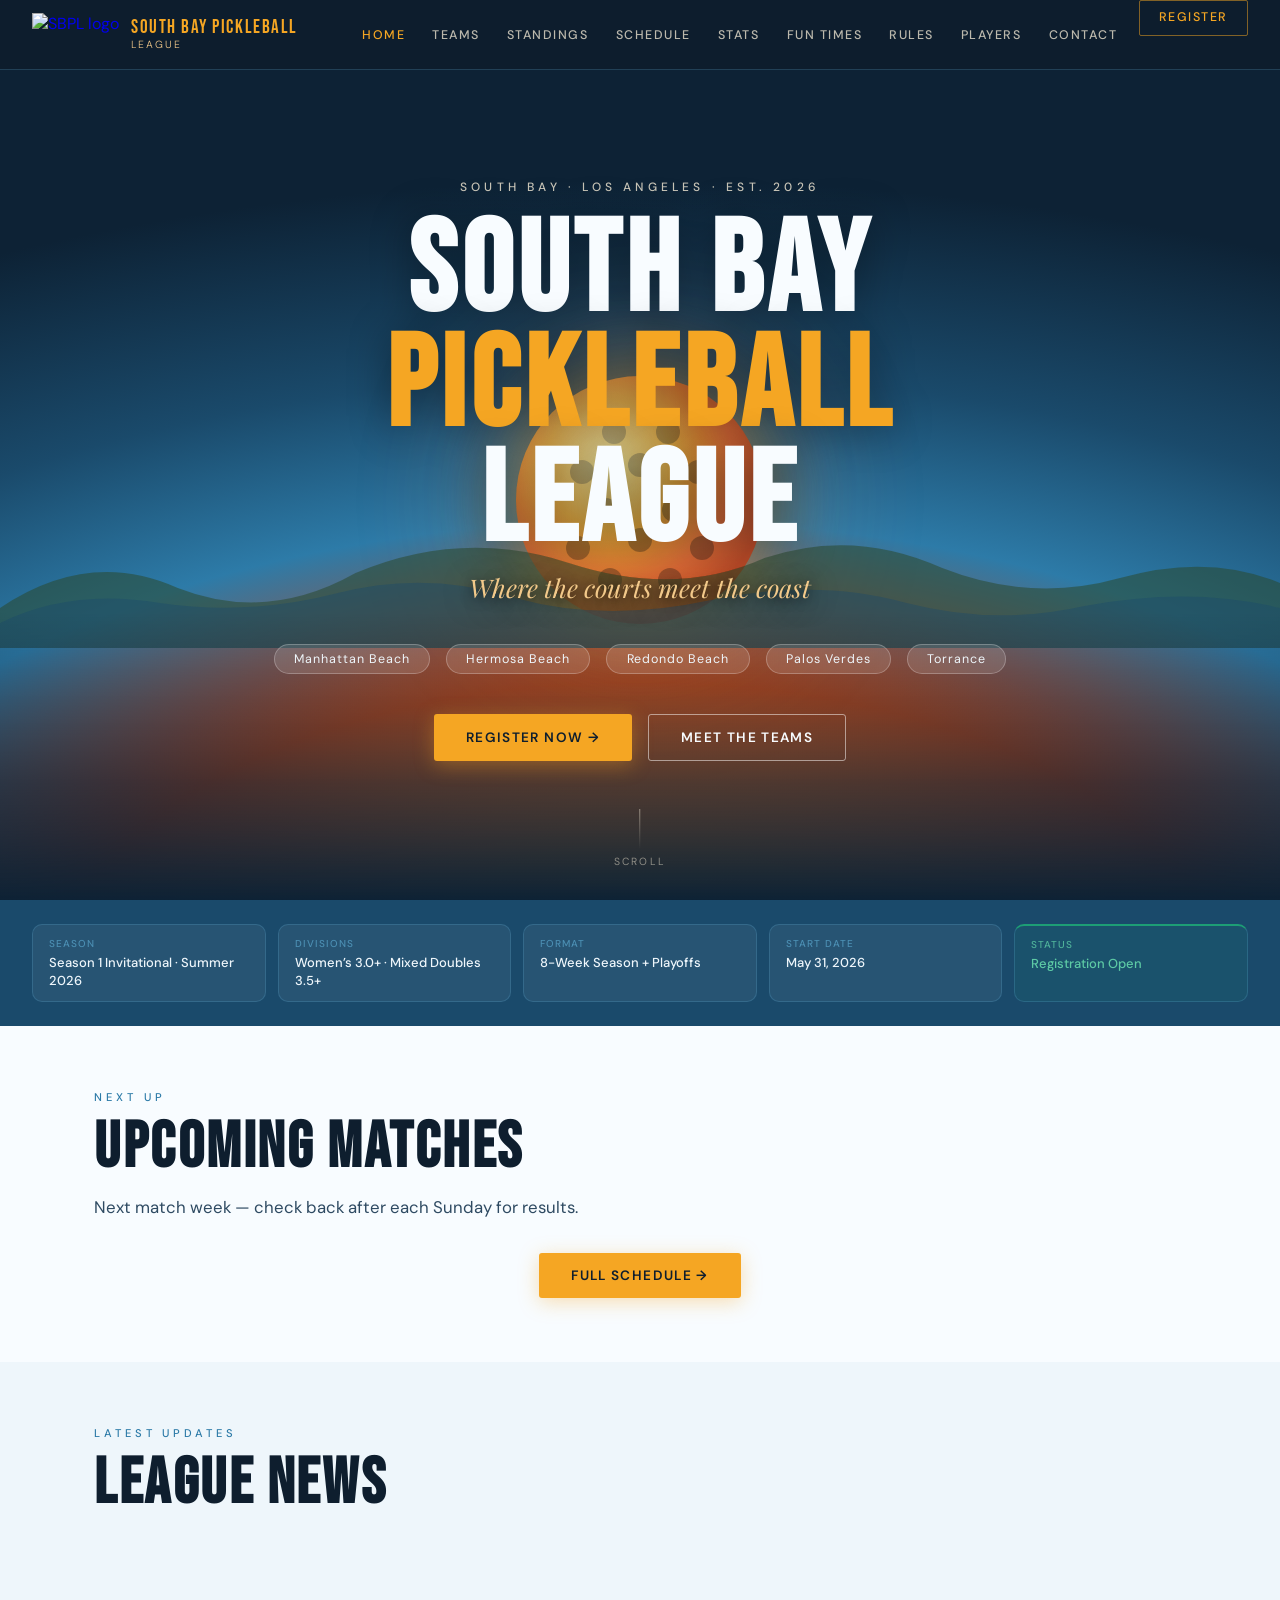
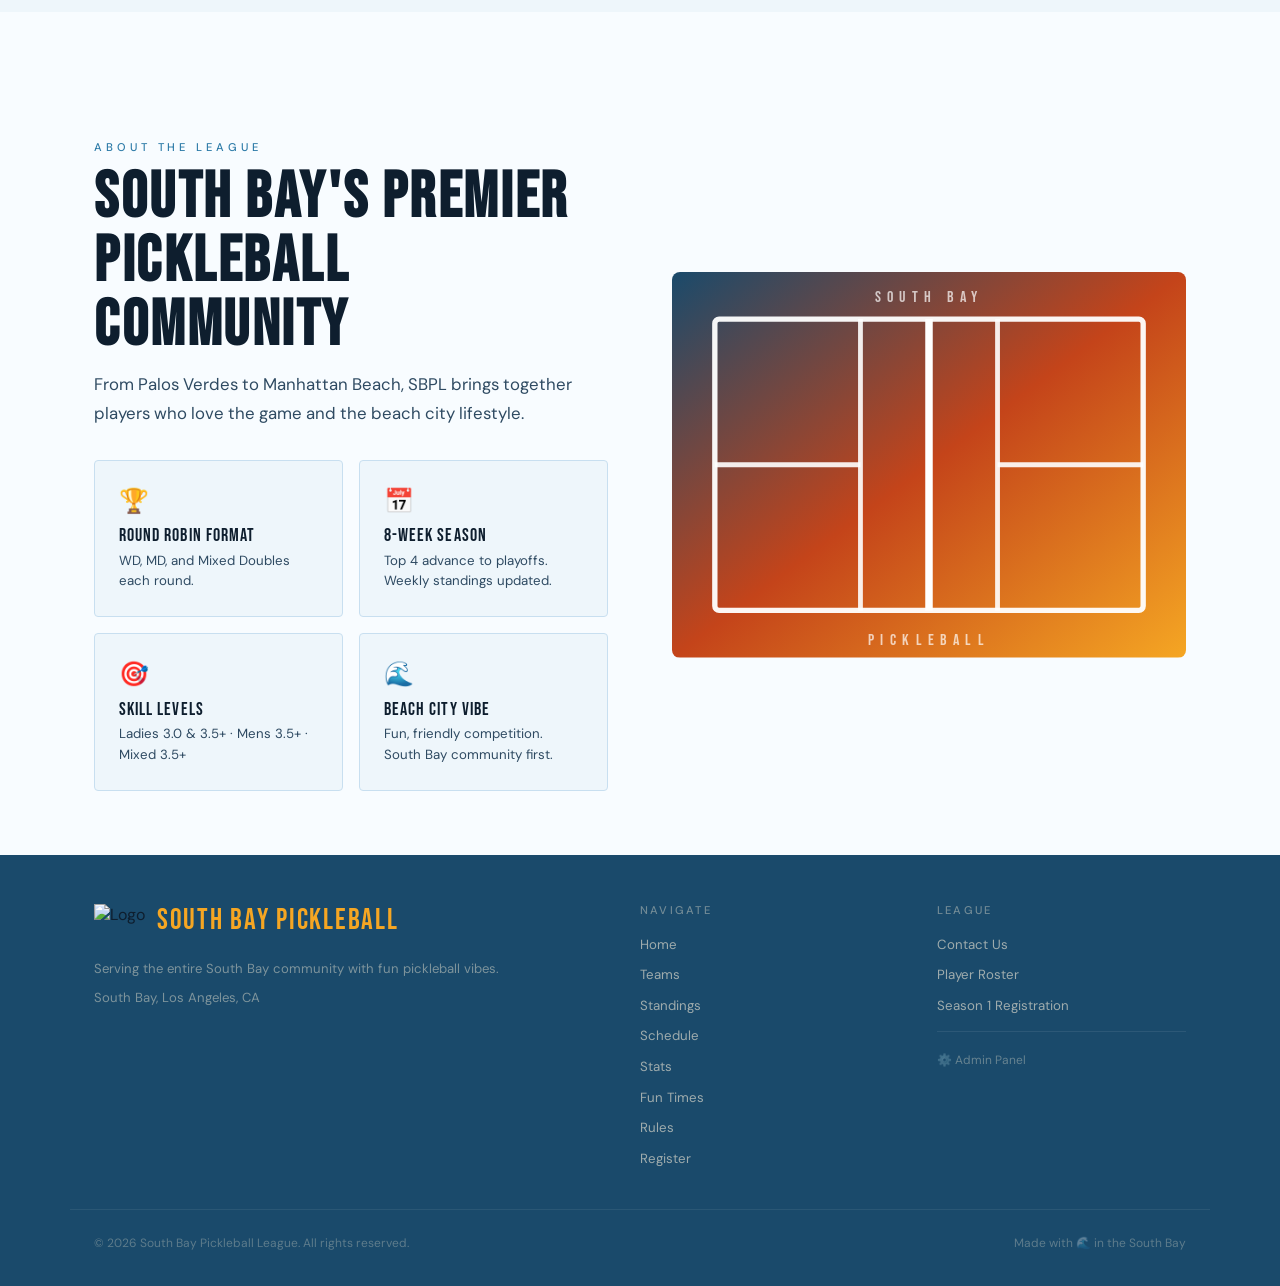
==== index.html @ 2236dc68 "Add files via upload" ====
<!DOCTYPE html>
<html lang="en">
<head>
<meta charset="UTF-8">
<meta name="viewport" content="width=device-width, initial-scale=1.0">
<title>Home — South Bay Pickleball League</title>
<link rel="preconnect" href="https://fonts.googleapis.com">
<link href="https://fonts.googleapis.com/css2?family=Bebas+Neue&family=DM+Sans:ital,opsz,wght@0,9..40,300;0,9..40,400;0,9..40,500;0,9..40,600;1,9..40,300&family=Playfair+Display:ital@1&display=swap" rel="stylesheet">
<style>
:root {
  --sunset-deep:#C4441A; --sunset-orange:#E8672A; --sunset-gold:#F5A623;
  --sunset-peach:#F2C98A; --ocean-deep:#1A4A6B; --ocean-mid:#2D7BA8;
  --ocean-light:#5BA8CE; --ocean-foam:#A8D8EF; --sand:#EEF6FB;
  --sand-dark:#C8DFF0; --kelp:#1A4A3A; --white:#F8FCFF;
  --text-dark:#0E1E2E; --text-mid:#2E4A62; --text-light:#5A7A96;
  --nav-h:70px;
}
*{margin:0;padding:0;box-sizing:border-box}
html{scroll-behavior:smooth}
body{font-family:'DM Sans',sans-serif;background:var(--white);color:var(--text-dark);overflow-x:hidden}

/* ── NAV ── */
nav{position:fixed;top:0;left:0;right:0;z-index:100;height:var(--nav-h);background:rgba(14,30,46,0.95);backdrop-filter:blur(12px);display:flex;align-items:center;justify-content:space-between;padding:0 2rem;border-bottom:1px solid rgba(91,168,206,0.25)}
.nav-logo{display:flex;align-items:center;gap:12px;text-decoration:none;cursor:pointer}
.nav-logo img{height:44px;width:auto}
.nav-logo-text{font-family:'Bebas Neue',sans-serif;font-size:1.2rem;letter-spacing:.08em;color:var(--sunset-gold);line-height:1}
.nav-logo-sub{font-size:.65rem;color:var(--sunset-peach);letter-spacing:.2em;text-transform:uppercase;font-weight:300}
.nav-links{display:flex;gap:0;list-style:none}
.nav-links a{display:block;padding:0 .85rem;font-size:.78rem;letter-spacing:.12em;text-transform:uppercase;font-weight:500;color:rgba(247,237,216,.75);text-decoration:none;transition:color .2s;line-height:var(--nav-h);cursor:pointer}
.nav-links a:hover,.nav-links a.active{color:var(--sunset-gold)}
.nav-links .nav-cta a{color:var(--sunset-gold);border:1px solid rgba(245,166,35,.5);border-radius:2px;margin-left:.5rem;padding:0 1.2rem;height:36px;display:flex;align-items:center;line-height:1;margin-top:auto;margin-bottom:auto}
.nav-links .nav-cta a:hover{background:var(--sunset-gold);color:var(--text-dark)}
.nav-mobile-btn{display:none;background:none;border:none;color:var(--sunset-gold);font-size:1.5rem;cursor:pointer;padding:.5rem}

/* ── PAGES ── */
body{padding-top:var(--nav-h)}

/* ── HERO ── */
.hero{min-height:100vh;position:relative;display:flex;align-items:center;justify-content:center;overflow:hidden;padding-top:var(--nav-h)}
.hero-bg{position:absolute;inset:0;background:#0d2235}
.hero-bg::before{content:'';position:absolute;inset:0;background:radial-gradient(ellipse 120% 90% at 50% 110%,#F5A623 0%,#E8672A 22%,#C4441A 38%,#2D7BA8 58%,#1A4A6B 76%,#0d2235 100%)}
.hero-bg::after{content:'';position:absolute;inset:0;background:radial-gradient(ellipse 80% 60% at 50% 100%,rgba(245,166,35,.35) 0%,transparent 55%),radial-gradient(ellipse 100% 40% at 50% 0%,rgba(13,34,53,.8) 0%,transparent 60%)}
.hero-sun{position:absolute;width:260px;height:260px;bottom:30%;left:50%;transform:translateX(-50%);opacity:.88;animation:sunrise 2.5s ease-out forwards;filter:drop-shadow(0 0 40px rgba(245,166,35,.6)) drop-shadow(0 0 80px rgba(232,103,42,.4))}
@keyframes sunrise{from{transform:translateX(-50%) translateY(60px);opacity:0}to{transform:translateX(-50%) translateY(0);opacity:.88}}
.hero-hills{position:absolute;bottom:28%;left:0;right:0;height:120px}
.hero-hills svg{width:100%;height:100%}
.hero-ocean{position:absolute;bottom:0;left:0;right:0;height:32%;background:linear-gradient(180deg,transparent 0%,rgba(13,34,53,.7) 60%,#0d2235 100%)}
.hero-content{position:relative;z-index:2;text-align:center;padding:0 1.5rem;padding-top:40px}
.hero-eyebrow{font-size:.75rem;letter-spacing:.35em;text-transform:uppercase;font-weight:500;color:rgba(247,237,216,.8);margin-bottom:1.2rem}
.hero-title{font-family:'Bebas Neue',sans-serif;font-size:clamp(4rem,10vw,9rem);letter-spacing:.04em;line-height:.9;color:var(--white);text-shadow:0 4px 40px rgba(0,0,0,.4);margin-bottom:.6rem}
.hero-title span{color:var(--sunset-gold)}
.hero-subtitle{font-family:'Playfair Display',serif;font-style:italic;font-size:clamp(1.1rem,2.5vw,1.6rem);color:var(--sunset-peach);margin-bottom:2.5rem;text-shadow:0 2px 12px rgba(0,0,0,.7),0 4px 28px rgba(0,0,0,.5)}
.hero-badges{display:flex;gap:1rem;justify-content:center;flex-wrap:wrap;margin-bottom:2.5rem}
.hero-badge{background:rgba(255,255,255,.12);border:1px solid rgba(255,255,255,.25);border-radius:100px;padding:.4rem 1.2rem;font-size:.78rem;letter-spacing:.08em;color:var(--sand)}
.hero-btns{display:flex;gap:1rem;justify-content:center;flex-wrap:wrap}
.hero-scroll{position:absolute;bottom:2rem;left:50%;transform:translateX(-50%);z-index:2;display:flex;flex-direction:column;align-items:center;gap:.4rem;color:rgba(247,237,216,.5);font-size:.65rem;letter-spacing:.2em;text-transform:uppercase;animation:bob 2s infinite}
@keyframes bob{0%,100%{transform:translateX(-50%) translateY(0)}50%{transform:translateX(-50%) translateY(6px)}}
.scroll-line{width:1px;height:40px;background:linear-gradient(180deg,rgba(247,237,216,.5),transparent)}

/* ── SHARED ── */
section{padding:5rem 0}
.container{max-width:1140px;margin:0 auto;padding:0 1.5rem}
.section-label{font-size:.7rem;letter-spacing:.35em;text-transform:uppercase;font-weight:500;color:var(--ocean-mid);margin-bottom:.75rem}
.section-title{font-family:'Bebas Neue',sans-serif;font-size:clamp(2.5rem,5vw,4.5rem);letter-spacing:.04em;line-height:1;color:var(--text-dark)}
.section-title.light{color:var(--white)}
.section-intro{font-size:1.05rem;line-height:1.7;color:var(--text-mid);max-width:540px;margin-top:.8rem}
.section-intro.light{color:var(--ocean-foam)}

.btn{display:inline-flex;align-items:center;gap:.5rem;padding:.85rem 2rem;border-radius:3px;font-family:'DM Sans',sans-serif;font-size:.85rem;letter-spacing:.1em;text-transform:uppercase;font-weight:600;text-decoration:none;transition:all .2s;cursor:pointer;border:none}
.btn-primary{background:var(--sunset-gold);color:var(--text-dark);box-shadow:0 4px 20px rgba(245,166,35,.35)}
.btn-primary:hover{background:var(--sunset-orange);box-shadow:0 6px 30px rgba(232,103,42,.45);transform:translateY(-1px)}
.btn-outline{background:transparent;color:var(--white);border:1px solid rgba(255,255,255,.5)}
.btn-outline:hover{background:rgba(255,255,255,.1);border-color:white}
.btn-orange{background:var(--sunset-orange);color:white}
.btn-orange:hover{background:var(--sunset-deep)}
.btn-danger{background:#b91c1c;color:white;font-size:.78rem;padding:.5rem 1rem}
.btn-danger:hover{background:#991b1b}
.btn-sm{padding:.5rem 1rem;font-size:.75rem}
.btn-ghost{background:transparent;border:1px solid var(--sand-dark);color:var(--text-mid)}
.btn-ghost:hover{border-color:var(--sunset-orange);color:var(--sunset-orange)}

/* ── INFO STRIP ── */
.info-strip{background:var(--ocean-deep);padding:1.2rem 0}
.info-strip-inner{display:flex;gap:3rem;justify-content:center;flex-wrap:wrap;padding:0 1.5rem}
.info-item{display:flex;align-items:center;gap:.6rem;font-size:.82rem;letter-spacing:.06em;color:var(--ocean-foam)}
.info-dot{width:6px;height:6px;border-radius:50%;background:var(--sunset-gold);flex-shrink:0}

/* ── NEWS ── */
.news-grid{display:grid;grid-template-columns:repeat(auto-fill,minmax(300px,1fr));gap:1.5rem;margin-top:2.5rem}
.news-card{border:1px solid var(--sand-dark);border-radius:6px;overflow:hidden;background:var(--white);transition:all .2s}
.news-card:hover{box-shadow:0 6px 24px rgba(0,0,0,.08);transform:translateY(-2px)}
.news-card-img{height:160px;background:linear-gradient(135deg,var(--ocean-deep),var(--sunset-orange));display:flex;align-items:center;justify-content:center;font-size:3rem}
.news-card-body{padding:1.25rem}
.news-card-tag{font-size:.65rem;letter-spacing:.2em;text-transform:uppercase;font-weight:600;color:var(--ocean-mid);margin-bottom:.4rem}
.news-card h3{font-family:'Bebas Neue',sans-serif;font-size:1.3rem;letter-spacing:.04em;color:var(--text-dark);margin-bottom:.5rem;line-height:1.1}
.news-card p{font-size:.83rem;line-height:1.6;color:var(--text-mid)}
.news-card-date{font-size:.72rem;color:var(--text-light);margin-top:.8rem}

/* ── ABOUT ── */
.about-section{background:var(--white)}
.format-cards{display:grid;grid-template-columns:1fr 1fr;gap:1rem;margin-top:1.5rem}
.format-card{padding:1.5rem;border:1px solid var(--sand-dark);border-radius:4px;background:var(--sand);transition:all .2s}
.format-card:hover{border-color:var(--ocean-mid);transform:translateY(-2px)}
.format-card-icon{font-size:1.5rem;margin-bottom:.6rem}
.format-card-title{font-family:'Bebas Neue',sans-serif;font-size:1.1rem;letter-spacing:.06em;color:var(--text-dark);margin-bottom:.3rem}
.format-card p{font-size:.83rem;line-height:1.55;color:var(--text-mid)}
.about-grid{display:grid;grid-template-columns:1fr 1fr;gap:4rem;align-items:center;margin-top:4rem}
.about-visual-inner{aspect-ratio:4/3;background:linear-gradient(135deg,var(--ocean-deep),var(--sunset-orange) 60%,var(--sunset-gold));border-radius:4px;display:flex;align-items:center;justify-content:center;position:relative;overflow:hidden}
.about-visual-inner::before{content:'';position:absolute;inset:0;background:url("data:image/svg+xml,%3Csvg width='60' height='60' viewBox='0 0 60 60' xmlns='http://www.w3.org/2000/svg'%3E%3Cg fill='%23ffffff' fill-opacity='0.04'%3E%3Cpath d='M36 34v-4h-2v4h-4v2h4v4h2v-4h4v-2h-4zm0-30V0h-2v4h-4v2h4v4h2V6h4V4h-4zM6 34v-4H4v4H0v2h4v4h2v-4h4v-2H6zM6 4V0H4v4H0v2h4v4h2V6h4V4H6z'/%3E%3C/g%3E%3C/svg%3E")}
.court-art{position:absolute;inset:20px;border:2px solid rgba(255,255,255,.3)}
.court-art::before{content:'';position:absolute;top:50%;left:0;right:0;height:2px;background:rgba(255,255,255,.3);transform:translateY(-50%)}
.court-net{position:absolute;top:50%;left:0;right:0;height:3px;background:rgba(255,255,255,.6);transform:translateY(-50%)}
.court-label{position:absolute;bottom:1.5rem;left:50%;transform:translateX(-50%);font-family:'Bebas Neue',sans-serif;font-size:1.1rem;letter-spacing:.2em;color:rgba(255,255,255,.7);white-space:nowrap}

/* ── STANDINGS ── */
.standings-section{background:var(--sand)}
.standings-tabs{display:flex;gap:.5rem;flex-wrap:wrap;margin:2rem 0 1.5rem}
.tab-btn{padding:.45rem 1.1rem;border:1px solid var(--sand-dark);background:transparent;border-radius:100px;font-family:'DM Sans',sans-serif;font-size:.78rem;letter-spacing:.08em;color:var(--text-mid);cursor:pointer;transition:all .2s}
.tab-btn.active{background:var(--ocean-mid);border-color:var(--ocean-mid);color:white}
.tab-btn:hover:not(.active){border-color:var(--ocean-mid);color:var(--ocean-mid)}
.standings-table{width:100%;border-collapse:collapse}
.standings-table th{font-size:.68rem;letter-spacing:.15em;text-transform:uppercase;font-weight:500;color:var(--text-light);padding:.6rem .8rem;text-align:left;border-bottom:2px solid var(--sand-dark)}
.standings-table td{padding:.85rem .8rem;font-size:.88rem;border-bottom:1px solid rgba(232,213,176,.6);color:var(--text-dark)}
.standings-table tr:hover td{background:rgba(245,166,35,.06)}
.standings-table .pts{font-weight:600;color:var(--sunset-deep)}
.standings-table .top-row td{background:rgba(245,166,35,.07)}

/* ── SCHEDULE ── */
.schedule-grid{display:grid;gap:1rem;margin-top:2.5rem}
.match-card{border:1px solid var(--sand-dark);border-radius:4px;padding:1.25rem 1.5rem;display:grid;grid-template-columns:100px 1fr auto;align-items:center;gap:1.5rem;transition:all .2s;background:var(--white)}
.match-card:hover{border-color:var(--ocean-mid);box-shadow:0 4px 20px rgba(45,123,168,.1)}
.match-card.upcoming{border-left:3px solid var(--ocean-mid)}
.match-card.completed{border-left:3px solid var(--ocean-mid)}
.match-date{text-align:center}
.match-date .day{font-family:'Bebas Neue',sans-serif;font-size:2.5rem;line-height:1;color:var(--text-dark)}
.match-date .month{font-size:.7rem;letter-spacing:.18em;text-transform:uppercase;color:var(--text-light)}
.match-teams h4{font-weight:500;font-size:.95rem;margin-bottom:.2rem}
.match-teams p{font-size:.78rem;color:var(--text-light)}
.match-badge{padding:.3rem .8rem;border-radius:100px;font-size:.7rem;letter-spacing:.08em;font-weight:500;white-space:nowrap}
.badge-upcoming{background:rgba(245,166,35,.15);color:var(--sunset-deep)}
.badge-completed{background:rgba(45,123,168,.15);color:var(--ocean-deep)}

/* ── TEAMS ── */
.teams-section{background:var(--white)}
.teams-grid{display:grid;grid-template-columns:repeat(auto-fill,minmax(320px,1fr));gap:2rem;margin-top:3rem}
.team-card{border:1px solid var(--sand-dark);border-radius:8px;overflow:hidden;background:var(--white);transition:all .2s}
.team-card:hover{box-shadow:0 8px 32px rgba(0,0,0,.1);transform:translateY(-3px)}
.team-card-header{padding:2rem;display:flex;align-items:center;gap:1.2rem;border-bottom:1px solid var(--sand-dark)}
.team-logo{width:70px;height:70px;border-radius:50%;display:flex;align-items:center;justify-content:center;font-family:'Bebas Neue',sans-serif;font-size:1.5rem;color:white;flex-shrink:0;letter-spacing:.05em}
.team-name-block{}
.team-name-block h3{font-family:'Bebas Neue',sans-serif;font-size:1.6rem;letter-spacing:.05em;line-height:1;color:var(--text-dark)}
.team-name-block p{font-size:.78rem;color:var(--text-light);margin-top:.2rem}
.team-stats-row{display:grid;grid-template-columns:repeat(4,1fr);border-bottom:1px solid var(--sand-dark)}
.team-stat{padding:.8rem;text-align:center;border-right:1px solid var(--sand-dark)}
.team-stat:last-child{border-right:none}
.team-stat-val{font-family:'Bebas Neue',sans-serif;font-size:1.5rem;line-height:1;color:var(--text-dark)}
.team-stat-lbl{font-size:.65rem;letter-spacing:.12em;text-transform:uppercase;color:var(--text-light);margin-top:.2rem}
.team-roster{padding:1.25rem}
.team-roster h4{font-size:.68rem;letter-spacing:.2em;text-transform:uppercase;color:var(--text-light);margin-bottom:.8rem;font-weight:500}
.team-roster-list{display:grid;grid-template-columns:1fr 1fr;gap:.45rem}
.roster-player{display:flex;align-items:center;gap:.7rem;font-size:.85rem}
.roster-avatar{width:28px;height:28px;border-radius:50%;display:flex;align-items:center;justify-content:center;font-size:.65rem;font-weight:600;color:white;flex-shrink:0}
.captain-badge{font-size:.6rem;padding:.1rem .4rem;background:rgba(245,166,35,.2);color:var(--sunset-deep);border-radius:3px;font-weight:600;letter-spacing:.06em;margin-left:.3rem}

/* ── RULES ── */
.rules-section{background:linear-gradient(180deg,#0d2235,#0a1828)}
.rules-grid{display:grid;grid-template-columns:repeat(3,1fr);gap:1.5rem;margin-top:3rem}
.rule-card{padding:2rem 1.5rem;border:1px solid rgba(255,255,255,.08);border-radius:4px;transition:border-color .2s}
.rule-card:hover{border-color:rgba(245,166,35,.4)}
.rule-card-icon{font-size:2rem;margin-bottom:1rem}
.rule-card h3{font-family:'Bebas Neue',sans-serif;font-size:1.3rem;letter-spacing:.06em;color:var(--sunset-gold);margin-bottom:1rem}
.rule-card ul{list-style:none}
.rule-card ul li{font-size:.83rem;line-height:1.6;color:rgba(247,237,216,.7);padding:.3rem 0 .3rem 1rem;border-bottom:1px solid rgba(255,255,255,.05);position:relative}
.rule-card ul li::before{content:'—';position:absolute;left:0;color:var(--sunset-orange);font-size:.7rem}

/* ── REGISTRATION ── */
.reg-section{background:linear-gradient(160deg,var(--ocean-deep) 0%,#0d2235 60%,#0a1828 100%);position:relative;overflow:hidden}
.reg-section::before{content:'';position:absolute;top:-200px;right:-200px;width:600px;height:600px;border-radius:50%;background:radial-gradient(circle,rgba(232,103,42,.15),transparent 70%)}
.reg-grid{display:grid;grid-template-columns:1fr 1.5fr;gap:4rem;align-items:start;margin-top:3rem}
.reg-info h3{font-family:'Bebas Neue',sans-serif;font-size:1.4rem;letter-spacing:.06em;color:var(--sunset-gold);margin-bottom:.5rem}
.reg-info p{font-size:.85rem;line-height:1.65;color:var(--ocean-foam);margin-bottom:1.5rem}
.reg-detail{display:flex;align-items:flex-start;gap:.75rem;margin-bottom:1rem}
.reg-detail-icon{width:32px;height:32px;border-radius:50%;background:rgba(245,166,35,.15);border:1px solid rgba(245,166,35,.3);display:flex;align-items:center;justify-content:center;font-size:.9rem;flex-shrink:0}
.reg-detail-text{font-size:.82rem;color:var(--sand);line-height:1.5}
.reg-detail-text strong{color:var(--sunset-gold);font-weight:500}
.reg-form-card{background:rgba(255,255,255,.05);border:1px solid rgba(255,255,255,.12);border-radius:6px;padding:2.5rem;backdrop-filter:blur(8px)}
.form-title{font-family:'Bebas Neue',sans-serif;font-size:1.8rem;letter-spacing:.06em;color:var(--white);margin-bottom:.3rem}
.form-subtitle{font-size:.8rem;color:var(--ocean-foam);margin-bottom:2rem;letter-spacing:.05em}
.form-row{display:grid;grid-template-columns:1fr 1fr;gap:1rem;margin-bottom:1rem}
.form-group{margin-bottom:1rem}
.form-group label{display:block;font-size:.72rem;letter-spacing:.12em;text-transform:uppercase;font-weight:500;color:rgba(247,237,216,.6);margin-bottom:.4rem}
.form-group input,.form-group select,.form-group textarea{width:100%;padding:.7rem .9rem;background:rgba(255,255,255,.08);border:1px solid rgba(255,255,255,.2);border-radius:3px;font-family:'DM Sans',sans-serif;font-size:.88rem;color:var(--white);transition:all .2s;outline:none;-webkit-appearance:none}
.form-group select option{background:#1A2535;color:white}
.form-group input:focus,.form-group select:focus,.form-group textarea:focus{border-color:var(--sunset-gold);background:rgba(255,255,255,.12)}
.form-group input::placeholder,.form-group textarea::placeholder{color:rgba(255,255,255,.25)}
.form-group textarea{resize:vertical;min-height:80px}
.light-form .form-group label{color:var(--text-light)}
.light-form .form-group input,.light-form .form-group select,.light-form .form-group textarea{background:var(--sand);border:1px solid var(--sand-dark);color:var(--text-dark)}
.light-form .form-group input::placeholder,.light-form .form-group textarea::placeholder{color:var(--text-light)}
.light-form .form-group input:focus,.light-form .form-group select:focus,.light-form .form-group textarea:focus{border-color:var(--sunset-orange);background:var(--white)}
.light-form .form-group select option{background:white;color:var(--text-dark)}
.waiver-box{background:rgba(0,0,0,.3);border:1px solid rgba(255,255,255,.1);border-radius:3px;padding:1.2rem;max-height:180px;overflow-y:auto;margin-bottom:1rem;font-size:.75rem;line-height:1.6;color:rgba(247,237,216,.55)}
.waiver-check{display:flex;align-items:flex-start;gap:.75rem;margin-bottom:1.5rem}
.waiver-check input[type=checkbox]{width:18px;height:18px;flex-shrink:0;margin-top:1px;accent-color:var(--sunset-gold)}
.waiver-check label{font-size:.8rem;color:var(--sand);cursor:pointer;text-transform:none;letter-spacing:0;font-weight:400}
.form-success{display:none;text-align:center;padding:3rem 1rem}
.form-success-icon{font-size:3rem;margin-bottom:1rem}
.form-success h3{font-family:'Bebas Neue',sans-serif;font-size:2rem;color:var(--sunset-gold);margin-bottom:.5rem}
.form-success p{color:var(--ocean-foam);font-size:.88rem}

/* ── PLAYERS / MANAGE ── */
.players-section{background:var(--white)}
.players-grid{display:grid;grid-template-columns:repeat(auto-fill,minmax(220px,1fr));gap:1rem;margin-top:2rem}
.player-card{border:1px solid var(--sand-dark);border-radius:4px;padding:1.25rem;transition:all .2s;background:var(--white)}
.player-card:hover{border-color:var(--ocean-mid);transform:translateY(-2px);box-shadow:0 4px 16px rgba(45,123,168,.12)}
.player-avatar{width:48px;height:48px;border-radius:50%;background:linear-gradient(135deg,var(--ocean-mid),var(--sunset-orange));display:flex;align-items:center;justify-content:center;font-family:'Bebas Neue',sans-serif;font-size:1.2rem;color:white;margin-bottom:.8rem}
.player-name{font-weight:500;font-size:.95rem;margin-bottom:.2rem}
.player-meta{font-size:.78rem;color:var(--text-light);line-height:1.5}
.player-skill{display:inline-block;margin-top:.5rem;padding:.2rem .6rem;border-radius:100px;font-size:.7rem;font-weight:500;background:rgba(245,166,35,.15);color:var(--sunset-deep)}
.empty-state{grid-column:1/-1;text-align:center;padding:3rem;color:var(--text-light);font-size:.9rem}
.empty-state .empty-icon{font-size:2.5rem;margin-bottom:.8rem}
.manage-lookup{background:var(--sand);border:1px solid var(--sand-dark);border-radius:6px;padding:2rem;margin-top:2rem;max-width:600px}

/* ── CONTACT ── */
.contact-section{background:var(--sand)}
.contact-grid{display:grid;grid-template-columns:1fr 1fr;gap:4rem;margin-top:3rem}
.contact-form-card{background:var(--white);border:1px solid var(--sand-dark);border-radius:6px;padding:2rem}
.contact-info h3{font-family:'Bebas Neue',sans-serif;font-size:2rem;letter-spacing:.04em;color:var(--text-dark);margin-bottom:1rem}
.contact-info p{font-size:.88rem;line-height:1.7;color:var(--text-mid);margin-bottom:2rem}
.contact-detail{display:flex;align-items:flex-start;gap:1rem;margin-bottom:1.2rem;padding-bottom:1.2rem;border-bottom:1px solid var(--sand-dark)}
.contact-detail:last-child{border-bottom:none}
.contact-detail-icon{width:44px;height:44px;border-radius:50%;background:var(--sand);border:1px solid var(--sand-dark);display:flex;align-items:center;justify-content:center;font-size:1.2rem;flex-shrink:0}
.contact-detail-text{font-size:.83rem;color:var(--text-mid);line-height:1.5}
.contact-detail-text strong{color:var(--text-dark);font-weight:500;display:block}

/* ── ADMIN ── */
.admin-page{background:#0f172a;min-height:100vh;color:#e2e8f0}
.admin-header{background:#1e293b;border-bottom:1px solid rgba(255,255,255,.08);padding:1.5rem 2rem;display:flex;align-items:center;justify-content:space-between}
.admin-header h1{font-family:'Bebas Neue',sans-serif;font-size:1.8rem;letter-spacing:.08em;color:var(--sunset-gold)}
.admin-header p{font-size:.8rem;color:#94a3b8;margin-top:.2rem}
.admin-layout{display:grid;grid-template-columns:220px 1fr;min-height:calc(100vh - 70px)}
.admin-sidebar{background:#1e293b;border-right:1px solid rgba(255,255,255,.07);padding:1.5rem 0}
.admin-nav-item{display:flex;align-items:center;gap:.75rem;padding:.75rem 1.5rem;font-size:.83rem;color:#94a3b8;cursor:pointer;transition:all .15s;text-decoration:none;border-left:3px solid transparent}
.admin-nav-item:hover,.admin-nav-item.active{color:var(--sunset-gold);background:rgba(245,166,35,.06);border-left-color:var(--sunset-gold)}
.admin-nav-icon{font-size:1rem;width:20px;text-align:center}
.admin-main{padding:2rem}
.admin-panel{display:none}
.admin-panel.active{display:block}
.admin-section-title{font-family:'Bebas Neue',sans-serif;font-size:1.8rem;letter-spacing:.06em;color:#f1f5f9;margin-bottom:1.5rem}
.admin-card{background:#1e293b;border:1px solid rgba(255,255,255,.07);border-radius:6px;padding:1.5rem;margin-bottom:1.5rem}
.admin-card h3{font-size:.85rem;font-weight:600;color:#94a3b8;text-transform:uppercase;letter-spacing:.1em;margin-bottom:1rem}
.admin-stats{display:grid;grid-template-columns:repeat(4,1fr);gap:1rem;margin-bottom:2rem}
.admin-stat{background:#1e293b;border:1px solid rgba(255,255,255,.07);border-radius:6px;padding:1.25rem}
.admin-stat-val{font-family:'Bebas Neue',sans-serif;font-size:2.2rem;color:var(--sunset-gold);line-height:1}
.admin-stat-lbl{font-size:.75rem;color:#64748b;margin-top:.3rem;letter-spacing:.06em}
/* admin form elements dark */
.admin-panel .form-group label{color:#64748b}
.admin-panel .form-group input,
.admin-panel .form-group select,
.admin-panel .form-group textarea{background:#0f172a;border:1px solid rgba(255,255,255,.12);color:#e2e8f0}
.admin-panel .form-group input::placeholder,
.admin-panel .form-group textarea::placeholder{color:#475569}
.admin-panel .form-group input:focus,
.admin-panel .form-group select:focus,
.admin-panel .form-group textarea:focus{border-color:var(--sunset-gold);background:#1a2535}
.admin-panel .form-group select option{background:#0f172a;color:#e2e8f0}
.admin-table{width:100%;border-collapse:collapse}
.admin-table th{font-size:.68rem;letter-spacing:.15em;text-transform:uppercase;color:#64748b;padding:.7rem 1rem;text-align:left;border-bottom:1px solid rgba(255,255,255,.08)}
.admin-table td{padding:.85rem 1rem;font-size:.85rem;color:#cbd5e1;border-bottom:1px solid rgba(255,255,255,.05)}
.admin-table tr:hover td{background:rgba(255,255,255,.02)}
.admin-badge{display:inline-block;padding:.2rem .6rem;border-radius:3px;font-size:.68rem;font-weight:600;letter-spacing:.06em}
.badge-green{background:rgba(34,197,94,.15);color:#4ade80}
.badge-amber{background:rgba(245,166,35,.15);color:var(--sunset-gold)}
.badge-blue{background:rgba(59,130,246,.15);color:#60a5fa}

.news-editor{}
.news-item-row{display:grid;grid-template-columns:1fr 1fr 120px 80px;gap:1rem;align-items:start;padding:1.2rem 0;border-bottom:1px solid rgba(255,255,255,.06)}
.news-item-row:last-child{border-bottom:none}
.add-news-btn{display:flex;align-items:center;gap:.5rem;padding:.6rem 1.2rem;background:rgba(245,166,35,.1);border:1px solid rgba(245,166,35,.3);border-radius:3px;color:var(--sunset-gold);font-size:.8rem;cursor:pointer;font-family:'DM Sans',sans-serif;transition:all .2s}
.add-news-btn:hover{background:rgba(245,166,35,.2)}
.score-entry{display:grid;grid-template-columns:1fr auto 1fr auto;gap:.75rem;align-items:center;margin-bottom:1rem}
.score-vs{font-family:'Bebas Neue',sans-serif;font-size:1.5rem;color:#64748b}

/* ── FOOTER ── */
footer{background:var(--ocean-deep);padding:3rem 0 2rem}
.footer-inner{max-width:1140px;margin:0 auto;padding:0 1.5rem;display:grid;grid-template-columns:2fr 1fr 1fr;gap:3rem}
.footer-logo-text{font-family:'Bebas Neue',sans-serif;font-size:1.8rem;letter-spacing:.06em;color:var(--sunset-gold);margin-bottom:.5rem}
footer p{font-size:.82rem;color:rgba(247,237,216,.45);line-height:1.6}
.footer-col h4{font-size:.7rem;letter-spacing:.2em;text-transform:uppercase;color:rgba(247,237,216,.4);margin-bottom:1rem;font-weight:500}
.footer-col ul{list-style:none}
.footer-col ul li{margin-bottom:.6rem}
.footer-col ul a{font-size:.83rem;color:rgba(247,237,216,.6);text-decoration:none;transition:color .2s;cursor:pointer}
.footer-col ul a:hover{color:var(--sunset-gold)}
.footer-bottom{max-width:1140px;margin:2rem auto 0;padding:1.5rem 1.5rem 0;border-top:1px solid rgba(255,255,255,.07);display:flex;justify-content:space-between;align-items:center;flex-wrap:wrap;gap:1rem}
.footer-bottom p{font-size:.75rem;color:rgba(247,237,216,.3)}

/* ── MOBILE NAV ── */
.mobile-nav{display:none;position:fixed;inset:0;z-index:99;background:rgba(14,30,46,.97);flex-direction:column;align-items:center;justify-content:center;gap:1.5rem}
.mobile-nav.open{display:flex}
.mobile-nav a{font-family:'Bebas Neue',sans-serif;font-size:2.2rem;letter-spacing:.08em;color:var(--sand);text-decoration:none;transition:color .2s;cursor:pointer}
.mobile-nav a:hover{color:var(--sunset-gold)}
.mobile-close{position:absolute;top:1.5rem;right:1.5rem;background:none;border:none;color:var(--sunset-gold);font-size:2rem;cursor:pointer}

/* ── TOAST ── */
.toast{position:fixed;bottom:2rem;right:2rem;z-index:999;background:var(--kelp);color:white;padding:.9rem 1.5rem;border-radius:4px;font-size:.85rem;box-shadow:0 8px 30px rgba(0,0,0,.3);transform:translateY(80px);opacity:0;transition:all .4s;max-width:340px}
.toast.show{transform:translateY(0);opacity:1}
.toast.error{background:var(--sunset-deep)}

/* ── ADMIN MODAL ── */
.admin-login-overlay{position:fixed;inset:0;z-index:500;background:rgba(15,23,42,.95);display:flex;align-items:center;justify-content:center}
.admin-login-box{background:#1e293b;border:1px solid rgba(255,255,255,.1);border-radius:8px;padding:2.5rem;width:340px;text-align:center}
.admin-login-box h2{font-family:'Bebas Neue',sans-serif;font-size:2rem;color:var(--sunset-gold);margin-bottom:.4rem}
.admin-login-box p{font-size:.82rem;color:#64748b;margin-bottom:2rem}

/* ── SCORE ENTRY ── */
#score-modal.open{display:flex}
.sm-round{background:rgba(255,255,255,.04);border:1px solid rgba(255,255,255,.1);border-radius:6px;padding:1.1rem 1.2rem;margin-bottom:1rem}
.sm-round-header{display:flex;align-items:center;justify-content:space-between;margin-bottom:.9rem}
.sm-round-label{font-family:'Bebas Neue',sans-serif;font-size:1rem;letter-spacing:.08em;color:var(--sunset-gold)}
.sm-game-row{display:grid;grid-template-columns:1fr 60px 16px 60px 1fr;align-items:center;gap:.5rem;margin-bottom:.6rem}
.sm-game-row input[type=number]{background:#0f172a;border:1px solid rgba(255,255,255,.2);color:#e2e8f0;border-radius:3px;padding:.4rem .5rem;font-size:.95rem;font-weight:600;text-align:center;width:100%;font-family:'DM Sans',sans-serif}
.sm-game-row input[type=number]:focus{border-color:var(--sunset-gold);outline:none}
.sm-game-row .sm-vs{text-align:center;color:#475569;font-size:.7rem;font-weight:700}
.sm-player-input{background:#0f172a;border:1px solid rgba(255,255,255,.12);color:#e2e8f0;border-radius:3px;padding:.35rem .6rem;font-size:.78rem;width:100%;font-family:'DM Sans',sans-serif}
.sm-player-input:focus{border-color:var(--ocean-light);outline:none}
.sm-player-input::placeholder{color:#475569}
.sm-team-label{font-size:.7rem;letter-spacing:.1em;text-transform:uppercase;color:#64748b;font-weight:500;margin-bottom:.3rem}
.sm-add-game{background:none;border:1px dashed rgba(255,255,255,.15);color:#64748b;border-radius:3px;padding:.3rem .8rem;font-size:.75rem;cursor:pointer;font-family:'DM Sans',sans-serif;width:100%;margin-top:.3rem;transition:all .2s}
.sm-add-game:hover{border-color:var(--ocean-light);color:var(--ocean-light)}
.sm-del-game{background:none;border:none;color:#475569;cursor:pointer;font-size:.8rem;padding:0 .3rem;line-height:1}
.sm-del-game:hover{color:#ef4444}
.score-entry-btn{display:inline-flex;align-items:center;gap:.4rem;padding:.3rem .8rem;border-radius:3px;font-size:.72rem;font-weight:600;letter-spacing:.06em;cursor:pointer;border:none;font-family:'DM Sans',sans-serif;transition:all .2s}
.score-entry-btn.enter{background:rgba(245,166,35,.15);color:var(--sunset-gold);border:1px solid rgba(245,166,35,.3)}
.score-entry-btn.enter:hover{background:rgba(245,166,35,.25)}
.score-entry-btn.edit{background:rgba(45,123,168,.15);color:var(--ocean-light);border:1px solid rgba(45,123,168,.3)}
.score-entry-btn.edit:hover{background:rgba(45,123,168,.25)}
.match-score-summary{font-size:.78rem;color:var(--ocean-light);margin-top:.3rem;font-weight:500}

/* ── STATS ── */
#stats-table thead th{user-select:none}
#stats-table thead th:hover{background:rgba(255,255,255,.1)}
#stats-tbody tr{border-bottom:1px solid var(--sand-dark);transition:background .12s}
#stats-tbody tr:hover td{background:rgba(245,166,35,.05)}
#stats-tbody td{padding:.8rem .6rem;font-size:.85rem;color:var(--text-dark);text-align:center}
#stats-tbody td:nth-child(2){text-align:left;font-weight:500}
#stats-tbody td:nth-child(3){text-align:left}
.stats-rank{font-family:'Bebas Neue',sans-serif;font-size:1.1rem;color:var(--text-light)}
.stats-rank.r1{color:#F5A623}.stats-rank.r2{color:#9e9e9e}.stats-rank.r3{color:#cd7f32}
.stats-diff-pos{color:var(--kelp);font-weight:600}
.stats-diff-neg{color:var(--sunset-deep);font-weight:600}
.sort-arrow{font-size:.65rem;margin-left:.2rem;opacity:.6}

/* ── FUN TIMES ── */
.ft-photo-card{break-inside:avoid;margin-bottom:1rem;border-radius:6px;overflow:hidden;border:1px solid var(--sand-dark);background:var(--white);cursor:pointer;transition:transform .2s,box-shadow .2s}
.ft-photo-card:hover{transform:translateY(-2px);box-shadow:0 6px 20px rgba(0,0,0,.1)}
.ft-photo-card img{width:100%;display:block;object-fit:cover}
.ft-photo-meta{padding:.6rem .75rem}
.ft-caption{font-size:.82rem;color:var(--text-dark);font-weight:500;margin-bottom:.3rem}
.ft-tag{font-size:.65rem;letter-spacing:.15em;text-transform:uppercase;color:var(--sunset-orange);font-weight:600}
#ft-lightbox.open{display:flex}

/* ── RESPONSIVE ── */
@media(max-width:1024px){.admin-layout{grid-template-columns:1fr}.admin-sidebar{display:flex;overflow-x:auto;padding:.5rem 0;border-right:none;border-bottom:1px solid rgba(255,255,255,.07)}.admin-nav-item{white-space:nowrap;border-left:none;border-bottom:3px solid transparent;padding:.5rem 1.2rem}.admin-nav-item.active,.admin-nav-item:hover{border-left-color:transparent;border-bottom-color:var(--sunset-gold)}.admin-stats{grid-template-columns:1fr 1fr}}
@media(max-width:900px){.nav-links{display:none}.nav-mobile-btn{display:block}.about-grid,.reg-grid,.contact-grid,.footer-inner{grid-template-columns:1fr;gap:2.5rem}.rules-grid{grid-template-columns:1fr 1fr}.form-row{grid-template-columns:1fr}.match-card{grid-template-columns:80px 1fr}.match-badge{display:none}.footer-inner{grid-template-columns:1fr 1fr}}
@media(max-width:600px){.rules-grid{grid-template-columns:1fr}section{padding:4rem 0}.footer-inner{grid-template-columns:1fr}.standings-table{font-size:.78rem}.standings-table th,.standings-table td{padding:.5rem .4rem}}


.week-accordion{margin-bottom:.85rem;border-radius:10px;box-shadow:0 3px 14px rgba(14,30,46,.08);overflow:hidden}
.week-acc-btn{width:100%;display:flex;align-items:center;justify-content:space-between;gap:.75rem;padding:.9rem 1.2rem;background:var(--white);border:none;cursor:pointer;font-family:'DM Sans',sans-serif;border-radius:10px;text-align:left}
.week-acc-btn.open{border-radius:10px 10px 0 0;background:linear-gradient(135deg,var(--sand),var(--white))}
.week-acc-btn:hover{background:var(--sand)}
.week-acc-chevron{font-size:.65rem;color:var(--text-light);flex-shrink:0}
.week-acc-body{padding:.85rem 1rem 1rem;background:var(--white);border-radius:0 0 10px 10px;border-top:1px solid var(--sand-dark)}
.week-match-grid{display:grid;grid-template-columns:repeat(auto-fill,minmax(280px,1fr));gap:.85rem}
.match-card-aloha{background:var(--white);border:1px solid var(--sand-dark);border-radius:10px;padding:1.1rem 1.2rem;box-shadow:0 2px 10px rgba(14,30,46,.06);transition:transform .2s;border-top:3px solid var(--ocean-mid)}
.match-card-aloha:hover{transform:translateY(-2px)}
.match-card-aloha.has-score{border-top-color:var(--kelp)}
.week-pill{background:linear-gradient(135deg,var(--ocean-deep),var(--ocean-mid));color:#fff;font-size:.75rem;padding:.35rem 1rem;border-radius:20px;white-space:nowrap}
.week-pill.playoffs{background:linear-gradient(135deg,var(--sunset-deep),var(--sunset-orange))}
.week-pill.champ{background:linear-gradient(135deg,var(--sunset-deep),var(--sunset-gold))}
.ms-upcoming{font-size:.7rem;font-weight:600;padding:.2rem .6rem;border-radius:8px;background:var(--sand);color:var(--text-mid)}
.ms-final{font-size:.7rem;font-weight:600;padding:.2rem .6rem;border-radius:8px;background:rgba(26,74,58,.1);color:var(--kelp)}
.round-row{margin-bottom:.65rem}
.round-label{font-size:.68rem;font-weight:600;text-transform:uppercase;color:var(--ocean-mid);margin-bottom:.3rem}
.game-row{display:grid;grid-template-columns:1fr 28px 12px 28px 1fr;align-items:center;gap:.25rem .4rem;padding:.15rem 0}
.game-score{font-weight:700;font-size:.85rem;text-align:center}
.game-score.win{color:var(--kelp)}.game-score.loss{color:var(--sunset-deep)}
.game-player{font-size:.65rem;color:var(--text-light);overflow:hidden;text-overflow:ellipsis;white-space:nowrap}
.game-player.left{text-align:right}.game-player.right{text-align:left}
.round-summary{background:var(--sand);border-radius:6px;padding:.4rem .6rem;text-align:center;margin-top:.3rem;font-size:.75rem;color:var(--text-mid)}
.match-final-row{border-top:2px solid var(--ocean-mid);margin-top:.5rem;padding-top:.5rem;display:grid;grid-template-columns:1fr auto 1fr;align-items:center;gap:.5rem}
.match-score-big{font-family:'Bebas Neue',sans-serif;font-size:2rem;text-align:center;line-height:1}
.week-acc-standalone{background:var(--white);border-radius:10px;padding:1.5rem;border:1px solid var(--sand-dark)}
.score-entry-btn{display:inline-flex;align-items:center;gap:.4rem;padding:.3rem .8rem;border-radius:3px;font-size:.72rem;font-weight:600;cursor:pointer;border:none;font-family:'DM Sans',sans-serif}
.score-entry-btn.edit{background:rgba(45,123,168,.15);color:var(--ocean-light);border:1px solid rgba(45,123,168,.3)}
.sm-round{background:rgba(255,255,255,.04);border:1px solid rgba(255,255,255,.1);border-radius:6px;padding:1.1rem 1.2rem;margin-bottom:1rem}
.sm-round-header{display:flex;align-items:center;justify-content:space-between;margin-bottom:.9rem}
.sm-round-label{font-family:'Bebas Neue',sans-serif;font-size:1rem;color:var(--sunset-gold)}
.sm-game-row{display:grid;grid-template-columns:1fr 60px 16px 60px 1fr 22px;align-items:center;gap:.5rem;margin-bottom:.6rem}
.sm-game-row input[type=number]{background:#0f172a;border:1px solid rgba(255,255,255,.2);color:#e2e8f0;border-radius:3px;padding:.4rem .5rem;font-size:.95rem;font-weight:600;text-align:center;width:100%;font-family:'DM Sans',sans-serif}
.sm-game-row input[type=number]:focus{border-color:var(--sunset-gold);outline:none}
.sm-vs{text-align:center;color:#475569;font-size:.7rem;font-weight:700}
.sm-player-input{background:#0f172a;border:1px solid rgba(255,255,255,.12);color:#e2e8f0;border-radius:3px;padding:.35rem .6rem;font-size:.78rem;width:100%;font-family:'DM Sans',sans-serif}
.sm-player-input:focus{border-color:var(--ocean-light);outline:none}
.sm-player-input::placeholder{color:#475569}
.sm-team-label{font-size:.7rem;letter-spacing:.1em;text-transform:uppercase;color:#64748b;font-weight:500;margin-bottom:.3rem}
.sm-add-game{background:none;border:1px dashed rgba(255,255,255,.15);color:#64748b;border-radius:3px;padding:.3rem .8rem;font-size:.75rem;cursor:pointer;font-family:'DM Sans',sans-serif;width:100%;margin-top:.3rem}
.sm-del-game{background:none;border:none;color:#475569;cursor:pointer;font-size:.8rem;padding:0 .3rem}
#score-modal.open{display:flex}
#ft-lightbox.open{display:flex}
@media(max-width:480px){.week-match-grid{grid-template-columns:1fr}}

/* ── SEASON BAR ── */
.season-bar{background:var(--ocean-deep);padding:1.5rem 2rem;display:grid;grid-template-columns:repeat(auto-fit,minmax(140px,1fr));gap:12px}
.season-card{background:rgba(255,255,255,.06);border:.5px solid rgba(91,168,206,.25);border-radius:10px;padding:12px 16px;box-sizing:border-box}
.season-card.status{border-top:2px solid #1D9E75;background:rgba(29,158,117,.1)}
.season-card-label{font-family:'DM Sans',sans-serif;font-size:10px;font-weight:500;color:rgba(91,168,206,.7);letter-spacing:.1em;text-transform:uppercase;margin:0 0 4px}
.season-card-value{font-family:'DM Sans',sans-serif;font-size:13px;font-weight:500;color:#EEF6FB;margin:0;line-height:1.35}
.season-card.status .season-card-label{color:rgba(93,202,165,.8)}
.season-card.status .season-card-value{color:#5DCAA5}

</style>
</head>
<body>
<nav>
  <a href="index.html" class="nav-logo">
    <img src="https://i.imgur.com/ewqwY2f.png" alt="SBPL logo">
    <div><div class="nav-logo-text">South Bay Pickleball</div><div class="nav-logo-sub">League</div></div>
  </a>
  <ul class="nav-links">
    <li><a href="index.html"     data-page="home">Home</a></li>
    <li><a href="teams.html"     data-page="teams">Teams</a></li>
    <li><a href="standings.html" data-page="standings">Standings</a></li>
    <li><a href="schedule.html"  data-page="schedule">Schedule</a></li>
    <li><a href="stats.html"     data-page="stats">Stats</a></li>
    <li><a href="funtimes.html"  data-page="funtimes">Fun Times</a></li>
    <li><a href="rules.html"     data-page="rules">Rules</a></li>
    <li><a href="players.html"   data-page="players">Players</a></li>
    <li><a href="contact.html"   data-page="contact">Contact</a></li>
    <li class="nav-cta"><a href="register.html" data-page="register">Register</a></li>
  </ul>
  <button class="nav-mobile-btn" onclick="document.getElementById('mobile-nav').classList.add('open')">&#9776;</button>
</nav>
<div class="mobile-nav" id="mobile-nav">
  <button class="mobile-close" onclick="document.getElementById('mobile-nav').classList.remove('open')">&#x2715;</button>
  <a href="index.html">Home</a><a href="teams.html">Teams</a><a href="standings.html">Standings</a>
  <a href="schedule.html">Schedule</a><a href="stats.html">Stats</a><a href="funtimes.html">Fun Times</a>
  <a href="rules.html">Rules</a><a href="players.html">Players</a>
  <a href="register.html">Register</a><a href="contact.html">Contact</a>
</div>

<div class="hero" style="padding-top:0;margin-top:calc(-1 * var(--nav-h))">
  <div class="hero-bg"></div>
  <div class="hero-sun">
    <svg viewBox="0 0 260 260" xmlns="http://www.w3.org/2000/svg" width="260" height="260">
      <defs>
        <radialGradient id="bg" cx="38%" cy="36%" r="65%"><stop offset="0%" stop-color="#FFE066"/><stop offset="40%" stop-color="#F5A623"/><stop offset="75%" stop-color="#E8672A"/><stop offset="100%" stop-color="#C4441A"/></radialGradient>
        <radialGradient id="sg" cx="35%" cy="30%" r="40%"><stop offset="0%" stop-color="rgba(255,255,255,0.32)"/><stop offset="100%" stop-color="rgba(255,255,255,0)"/></radialGradient>
        <clipPath id="bc"><circle cx="130" cy="130" r="124"/></clipPath>
      </defs>
      <circle cx="130" cy="130" r="124" fill="url(#bg)"/>
      <g clip-path="url(#bc)" fill="rgba(0,0,0,0.30)">
        <circle cx="104" cy="62" r="12"/><circle cx="158" cy="62" r="12"/>
        <circle cx="72" cy="102" r="12"/><circle cx="130" cy="95" r="12"/><circle cx="188" cy="102" r="12"/>
        <circle cx="96" cy="140" r="12"/><circle cx="164" cy="140" r="12"/>
        <circle cx="68" cy="178" r="12"/><circle cx="130" cy="170" r="12"/><circle cx="192" cy="178" r="12"/>
        <circle cx="100" cy="210" r="12"/><circle cx="160" cy="210" r="12"/>
      </g>
      <circle cx="130" cy="130" r="124" fill="url(#sg)"/>
    </svg>
  </div>
  <div class="hero-hills">
    <svg viewBox="0 0 1440 120" xmlns="http://www.w3.org/2000/svg" preserveAspectRatio="none">
      <path d="M0,120 L0,80 Q100,20 200,60 Q300,95 400,45 Q520,0 640,35 Q760,70 860,30 Q960,0 1060,40 Q1160,75 1260,50 Q1360,25 1440,55 L1440,120 Z" fill="rgba(42,74,46,0.55)"/>
      <path d="M0,120 L0,95 Q80,60 180,75 Q280,88 380,65 Q480,42 580,70 Q680,95 800,72 Q920,50 1020,75 Q1120,98 1220,78 Q1340,58 1440,80 L1440,120 Z" fill="rgba(26,74,107,0.4)"/>
    </svg>
  </div>
  <div class="hero-ocean"></div>
  <div class="hero-content">
    <div class="hero-eyebrow">South Bay &middot; Los Angeles &middot; Est. 2026</div>
    <h1 class="hero-title">South Bay<br><span>Pickleball</span><br>League</h1>
    <p class="hero-subtitle">Where the courts meet the coast</p>
    <div class="hero-badges">
      <span class="hero-badge">Manhattan Beach</span><span class="hero-badge">Hermosa Beach</span>
      <span class="hero-badge">Redondo Beach</span><span class="hero-badge">Palos Verdes</span><span class="hero-badge">Torrance</span>
    </div>
    <div class="hero-btns">
      <a href="register.html" class="btn btn-primary">Register Now &rarr;</a>
      <a href="teams.html" class="btn btn-outline">Meet the Teams</a>
    </div>
  </div>
  <div class="hero-scroll"><div class="scroll-line"></div>Scroll</div>
</div>
<div class="season-bar">
  <div class="season-card">
    <div class="season-card-label">Season</div>
    <div class="season-card-value">Season 1 Invitational &middot; Summer 2026</div>
  </div>
  <div class="season-card">
    <div class="season-card-label">Divisions</div>
    <div class="season-card-value">Women&rsquo;s 3.0+ &middot; Mixed Doubles 3.5+</div>
  </div>
  <div class="season-card">
    <div class="season-card-label">Format</div>
    <div class="season-card-value">8-Week Season + Playoffs</div>
  </div>
  <div class="season-card">
    <div class="season-card-label">Start Date</div>
    <div class="season-card-value">May 31, 2026</div>
  </div>
  <div class="season-card status">
    <div class="season-card-label">Status</div>
    <div class="season-card-value">Registration Open</div>
  </div>
</div>
<section style="background:var(--white);padding:4rem 0">
  <div class="container">
    <div class="section-label">Next Up</div>
    <h2 class="section-title">Upcoming Matches</h2>
    <p class="section-intro" style="margin-bottom:2rem">Next match week &mdash; check back after each Sunday for results.</p>
    <div id="home-upcoming"></div>
    <div style="text-align:center;margin-top:2rem"><a href="schedule.html" class="btn btn-primary">Full Schedule &rarr;</a></div>
  </div>
</section>
<section style="background:var(--sand);padding:4rem 0">
  <div class="container">
    <div class="section-label">Latest Updates</div>
    <h2 class="section-title">League News</h2>
    <div class="news-grid" id="news-grid" style="margin-top:2rem"></div>
  </div>
</section>
<section style="background:var(--white);padding:4rem 0">
  <div class="container">
    <div class="about-grid">
      <div>
        <div class="section-label">About the League</div>
        <h2 class="section-title">South Bay's Premier Pickleball Community</h2>
        <p class="section-intro" style="max-width:100%;margin-bottom:2rem">From Palos Verdes to Manhattan Beach, SBPL brings together players who love the game and the beach city lifestyle.</p>
        <div class="format-cards">
          <div class="format-card"><div class="format-card-icon">&#127942;</div><div class="format-card-title">Round Robin Format</div><p>WD, MD, and Mixed Doubles each round.</p></div>
          <div class="format-card"><div class="format-card-icon">&#128197;</div><div class="format-card-title">8-Week Season</div><p>Top 4 advance to playoffs. Weekly standings updated.</p></div>
          <div class="format-card"><div class="format-card-icon">&#127919;</div><div class="format-card-title">Skill Levels</div><p>Ladies 3.0 &amp; 3.5+ &middot; Mens 3.5+ &middot; Mixed 3.5+</p></div>
          <div class="format-card"><div class="format-card-icon">&#127754;</div><div class="format-card-title">Beach City Vibe</div><p>Fun, friendly competition. South Bay community first.</p></div>
        </div>
      </div>
      <div>
        <div style="border-radius:8px;overflow:hidden;aspect-ratio:4/3">
          <svg viewBox="0 0 480 360" xmlns="http://www.w3.org/2000/svg" width="100%" height="100%" style="display:block">
            <defs><linearGradient id="cg" x1="0%" y1="0%" x2="100%" y2="100%"><stop offset="0%" stop-color="#1A4A6B"/><stop offset="50%" stop-color="#C4441A"/><stop offset="100%" stop-color="#F5A623"/></linearGradient></defs>
            <rect width="480" height="360" fill="url(#cg)"/>
            <text x="240" y="28" text-anchor="middle" font-family="Bebas Neue,sans-serif" font-size="15" letter-spacing="6" fill="rgba(255,255,255,0.7)">SOUTH BAY</text>
            <rect x="40" y="44" width="400" height="272" fill="none" stroke="rgba(255,255,255,0.95)" stroke-width="5" rx="4"/>
            <line x1="240" y1="44" x2="240" y2="316" stroke="rgba(255,255,255,1)" stroke-width="7"/>
            <line x1="176" y1="44" x2="176" y2="316" stroke="rgba(255,255,255,0.9)" stroke-width="4.5"/>
            <line x1="40" y1="180" x2="176" y2="180" stroke="rgba(255,255,255,0.9)" stroke-width="4.5"/>
            <line x1="304" y1="44" x2="304" y2="316" stroke="rgba(255,255,255,0.9)" stroke-width="4.5"/>
            <line x1="304" y1="180" x2="440" y2="180" stroke="rgba(255,255,255,0.9)" stroke-width="4.5"/>
            <text x="240" y="348" text-anchor="middle" font-family="Bebas Neue,sans-serif" font-size="15" letter-spacing="6" fill="rgba(255,255,255,0.7)">PICKLEBALL</text>
          </svg>
        </div>
      </div>
    </div>
  </div>
</section>


<footer id="main-footer">
  <div class="footer-inner">
    <div>
      <div style="display:flex;align-items:center;gap:12px;margin-bottom:.8rem">
        <img src="https://i.imgur.com/ewqwY2f.png" alt="Logo" style="height:40px;width:auto">
        <div class="footer-logo-text">South Bay Pickleball</div>
      </div>
      <p>Serving the entire South Bay community with fun pickleball vibes.</p>
      <p style="margin-top:.5rem">South Bay, Los Angeles, CA</p>
    </div>
    <div class="footer-col"><h4>Navigate</h4><ul>
      <li><a href="index.html">Home</a></li><li><a href="teams.html">Teams</a></li>
      <li><a href="standings.html">Standings</a></li><li><a href="schedule.html">Schedule</a></li>
      <li><a href="stats.html">Stats</a></li><li><a href="funtimes.html">Fun Times</a></li>
      <li><a href="rules.html">Rules</a></li><li><a href="register.html">Register</a></li>
    </ul></div>
    <div class="footer-col"><h4>League</h4><ul>
      <li><a href="contact.html">Contact Us</a></li>
      <li><a href="players.html">Player Roster</a></li>
      <li><a href="register.html">Season 1 Registration</a></li>
      <li style="margin-top:1rem;padding-top:1rem;border-top:1px solid rgba(255,255,255,.08)">
        <a href="admin.html" style="color:rgba(247,237,216,.35);font-size:.75rem">&#9881;&#65039; Admin Panel</a>
      </li>
    </ul></div>
  </div>
  <div class="footer-bottom">
    <p>&#169; 2026 South Bay Pickleball League. All rights reserved.</p>
    <p>Made with &#127754; in the South Bay</p>
  </div>
</footer>
<div class="toast" id="toast"></div>
<script src="shared.js"></script>
<script>
// News
renderNews();

// Upcoming matches — v2: find next incomplete week across all divisions of active season
(async function() {
  const grid = document.getElementById('home-upcoming');
  if (!grid) return;
  const season = await getActiveSeason();
  if (!season) {
    grid.innerHTML = '<p style="color:var(--text-light)">No active season.</p>';
    return;
  }
  const divisions = await getDivisions(season.id);
  if (!divisions.length) {
    grid.innerHTML = '<p style="color:var(--text-light)">No divisions set up yet.</p>';
    return;
  }
  // Find the first division that has an upcoming week
  let found = false;
  for (const div of divisions) {
    const [sched, matches, teams] = await Promise.all([
      getScheduleByDivision(div.id),
      getMatchesByDivision(div.id),
      getTeamsByDivision(div.id)
    ]);
    const teamMap = {};
    teams.forEach(t => teamMap[t.id] = t);
    const nextWeek = sched.find(w => {
      const m = matches.find(m => m.week_index === w.week_index);
      return !m || !m.rounds || !m.rounds.length;
    });
    if (nextWeek) {
      found = true;
      const weekMatches = matches.filter(m => m.week_index === nextWeek.week_index);
      const dateStr = nextWeek.match_date
        ? new Date(nextWeek.match_date + 'T12:00:00').toLocaleDateString('en-US', {weekday:'long', month:'long', day:'numeric'})
        : 'TBD';
      grid.innerHTML = `
        <div class="week-acc-standalone">
          <div style="display:flex;align-items:center;gap:.75rem;margin-bottom:1.25rem;flex-wrap:wrap">
            <span class="week-pill">${nextWeek.label || 'Week ' + nextWeek.week_index}</span>
            <span style="font-size:.88rem;color:var(--text-mid)">&#128197; ${dateStr} &middot; ${nextWeek.time_slot || 'TBD'}</span>
            <span style="font-size:.75rem;color:var(--ocean-mid);font-weight:500">${div.name}</span>
            <span class="ms-upcoming">&#8594; Upcoming</span>
          </div>
          <div class="week-match-grid">${
            weekMatches.length
              ? weekMatches.map(m => buildMatchCardNew(nextWeek, m, teamMap[m.team1_id], teamMap[m.team2_id])).join('')
              : buildMatchCardNew(nextWeek, null, null, null)
          }</div>
        </div>`;
      break;
    }
  }
  if (!found) {
    grid.innerHTML = '<p style="color:var(--text-light);text-align:center;padding:1.5rem">Season complete! Check the standings.</p>';
  }
})();
</script>
</body>
</html>
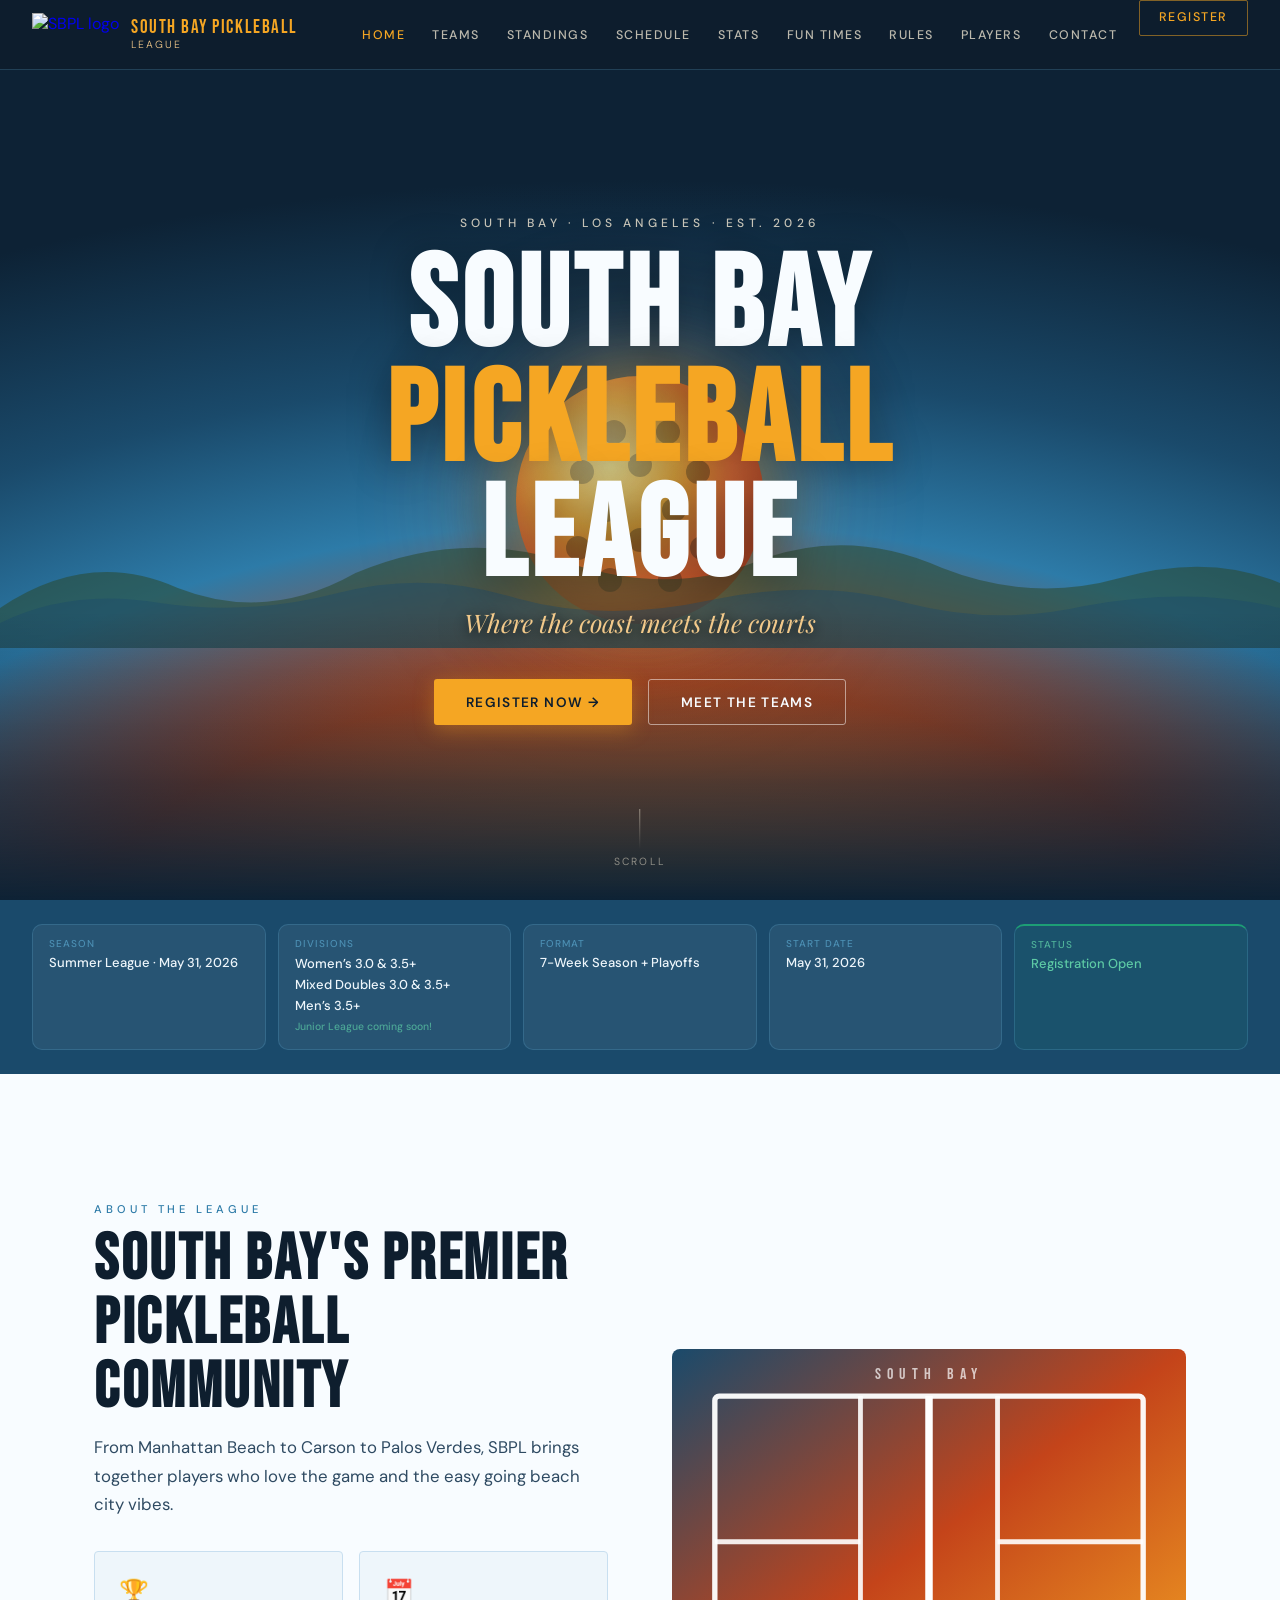
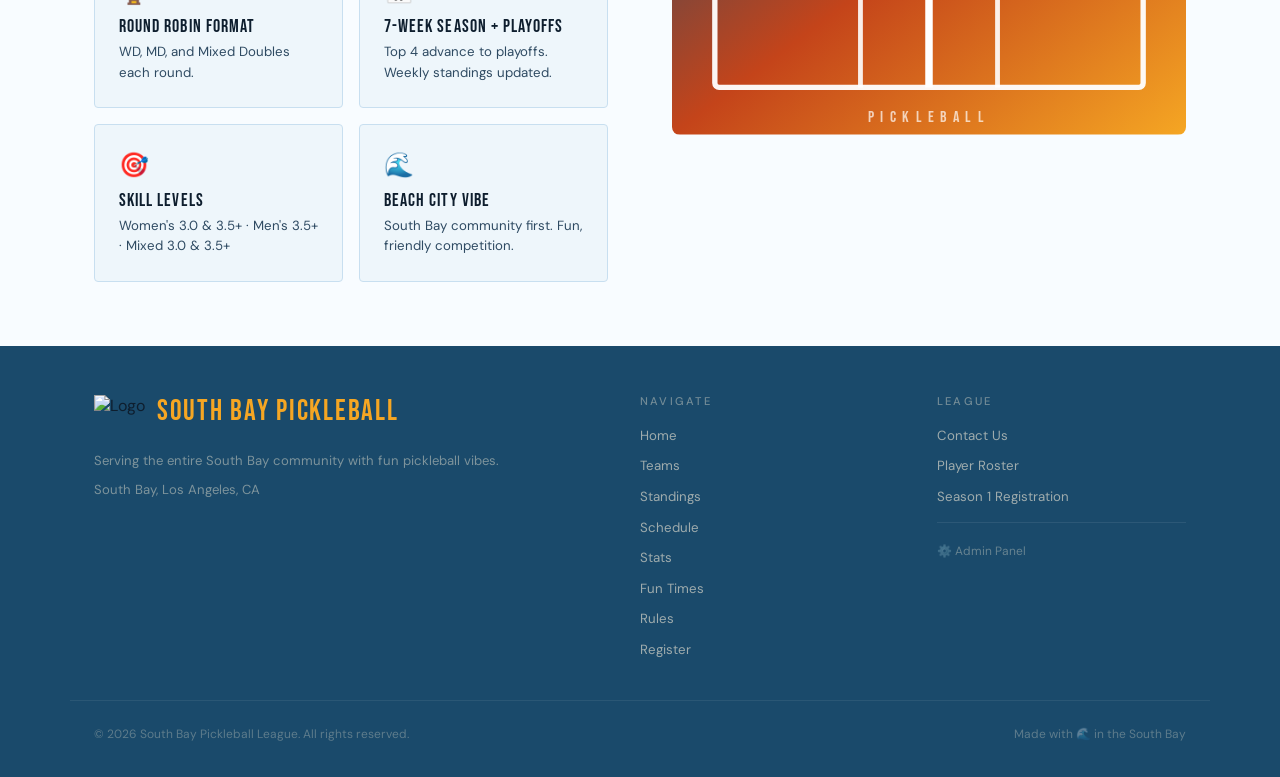
==== commit 0f32c08f: "Add files via upload" ====
--- a/index.html
+++ b/index.html
@@ -479,11 +479,7 @@
   <div class="hero-content">
     <div class="hero-eyebrow">South Bay &middot; Los Angeles &middot; Est. 2026</div>
     <h1 class="hero-title">South Bay<br><span>Pickleball</span><br>League</h1>
-    <p class="hero-subtitle">Where the courts meet the coast</p>
-    <div class="hero-badges">
-      <span class="hero-badge">Manhattan Beach</span><span class="hero-badge">Hermosa Beach</span>
-      <span class="hero-badge">Redondo Beach</span><span class="hero-badge">Palos Verdes</span><span class="hero-badge">Torrance</span>
-    </div>
+    <p class="hero-subtitle">Where the coast meets the courts</p>
     <div class="hero-btns">
       <a href="register.html" class="btn btn-primary">Register Now &rarr;</a>
       <a href="teams.html" class="btn btn-outline">Meet the Teams</a>
@@ -494,15 +490,15 @@
 <div class="season-bar">
   <div class="season-card">
     <div class="season-card-label">Season</div>
-    <div class="season-card-value">Season 1 Invitational &middot; Summer 2026</div>
+    <div class="season-card-value">Summer League &middot; May 31, 2026</div>
   </div>
   <div class="season-card">
     <div class="season-card-label">Divisions</div>
-    <div class="season-card-value">Women&rsquo;s 3.0+ &middot; Mixed Doubles 3.5+</div>
+    <div class="season-card-value" style="line-height:1.6">Women&rsquo;s 3.0 &amp; 3.5+<br>Mixed Doubles 3.0 &amp; 3.5+<br>Men&rsquo;s 3.5+<br><span style="color:rgba(93,202,165,.7);font-size:.8em">Junior League coming soon!</span></div>
   </div>
   <div class="season-card">
     <div class="season-card-label">Format</div>
-    <div class="season-card-value">8-Week Season + Playoffs</div>
+    <div class="season-card-value">7-Week Season + Playoffs</div>
   </div>
   <div class="season-card">
     <div class="season-card-label">Start Date</div>
@@ -513,34 +509,18 @@
     <div class="season-card-value">Registration Open</div>
   </div>
 </div>
-<section style="background:var(--white);padding:4rem 0">
-  <div class="container">
-    <div class="section-label">Next Up</div>
-    <h2 class="section-title">Upcoming Matches</h2>
-    <p class="section-intro" style="margin-bottom:2rem">Next match week &mdash; check back after each Sunday for results.</p>
-    <div id="home-upcoming"></div>
-    <div style="text-align:center;margin-top:2rem"><a href="schedule.html" class="btn btn-primary">Full Schedule &rarr;</a></div>
-  </div>
-</section>
-<section style="background:var(--sand);padding:4rem 0">
-  <div class="container">
-    <div class="section-label">Latest Updates</div>
-    <h2 class="section-title">League News</h2>
-    <div class="news-grid" id="news-grid" style="margin-top:2rem"></div>
-  </div>
-</section>
 <section style="background:var(--white);padding:4rem 0">
   <div class="container">
     <div class="about-grid">
       <div>
         <div class="section-label">About the League</div>
         <h2 class="section-title">South Bay's Premier Pickleball Community</h2>
-        <p class="section-intro" style="max-width:100%;margin-bottom:2rem">From Palos Verdes to Manhattan Beach, SBPL brings together players who love the game and the beach city lifestyle.</p>
+        <p class="section-intro" style="max-width:100%;margin-bottom:2rem">From Manhattan Beach to Carson to Palos Verdes, SBPL brings together players who love the game and the easy going beach city vibes.</p>
         <div class="format-cards">
           <div class="format-card"><div class="format-card-icon">&#127942;</div><div class="format-card-title">Round Robin Format</div><p>WD, MD, and Mixed Doubles each round.</p></div>
-          <div class="format-card"><div class="format-card-icon">&#128197;</div><div class="format-card-title">8-Week Season</div><p>Top 4 advance to playoffs. Weekly standings updated.</p></div>
-          <div class="format-card"><div class="format-card-icon">&#127919;</div><div class="format-card-title">Skill Levels</div><p>Ladies 3.0 &amp; 3.5+ &middot; Mens 3.5+ &middot; Mixed 3.5+</p></div>
-          <div class="format-card"><div class="format-card-icon">&#127754;</div><div class="format-card-title">Beach City Vibe</div><p>Fun, friendly competition. South Bay community first.</p></div>
+          <div class="format-card"><div class="format-card-icon">&#128197;</div><div class="format-card-title">7-Week Season + Playoffs</div><p>Top 4 advance to playoffs. Weekly standings updated.</p></div>
+          <div class="format-card"><div class="format-card-icon">&#127919;</div><div class="format-card-title">Skill Levels</div><p>Women's 3.0 &amp; 3.5+ &middot; Men's 3.5+ &middot; Mixed 3.0 &amp; 3.5+</p></div>
+          <div class="format-card"><div class="format-card-icon">&#127754;</div><div class="format-card-title">Beach City Vibe</div><p>South Bay community first. Fun, friendly competition.</p></div>
         </div>
       </div>
       <div>
@@ -560,6 +540,22 @@
         </div>
       </div>
     </div>
+  </div>
+</section>
+<section id="upcoming-section" style="background:var(--white);padding:4rem 0;display:none">
+  <div class="container">
+    <div class="section-label">Next Up</div>
+    <h2 class="section-title">Upcoming Matches</h2>
+    <p class="section-intro" style="margin-bottom:2rem">Next match week &mdash; check back after each Sunday for results.</p>
+    <div id="home-upcoming"></div>
+    <div style="text-align:center;margin-top:2rem"><a href="schedule.html" class="btn btn-primary">Full Schedule &rarr;</a></div>
+  </div>
+</section>
+<section id="news-section" style="background:var(--sand);padding:4rem 0;display:none">
+  <div class="container">
+    <div class="section-label">Latest Updates</div>
+    <h2 class="section-title">League News</h2>
+    <div class="news-grid" id="news-grid" style="margin-top:2rem"></div>
   </div>
 </section>
 
@@ -597,18 +593,23 @@
 <div class="toast" id="toast"></div>
 <script src="shared.js"></script>
 <script>
-// News
-renderNews();
-
-// Upcoming matches — v2: find next incomplete week across all divisions of active season
+// News — only show section if there are news items
+(async function() {
+  const season = await getActiveSeason();
+  await renderNews(season ? season.id : null);
+  const newsSection = document.getElementById('news-section');
+  const newsGrid = document.getElementById('news-grid');
+  if (newsSection && newsGrid && newsGrid.children.length > 0) {
+    newsSection.style.display = 'block';
+  }
+})();
+
+// Upcoming matches — only show section if there is an active season
 (async function() {
   const grid = document.getElementById('home-upcoming');
   if (!grid) return;
   const season = await getActiveSeason();
-  if (!season) {
-    grid.innerHTML = '<p style="color:var(--text-light)">No active season.</p>';
-    return;
-  }
+  if (!season) return; // section stays hidden
   const divisions = await getDivisions(season.id);
   if (!divisions.length) {
     grid.innerHTML = '<p style="color:var(--text-light)">No divisions set up yet.</p>';
@@ -630,6 +631,8 @@
     });
     if (nextWeek) {
       found = true;
+      const upcomingSection = document.getElementById('upcoming-section');
+      if (upcomingSection) upcomingSection.style.display = 'block';
       const weekMatches = matches.filter(m => m.week_index === nextWeek.week_index);
       const dateStr = nextWeek.match_date
         ? new Date(nextWeek.match_date + 'T12:00:00').toLocaleDateString('en-US', {weekday:'long', month:'long', day:'numeric'})
